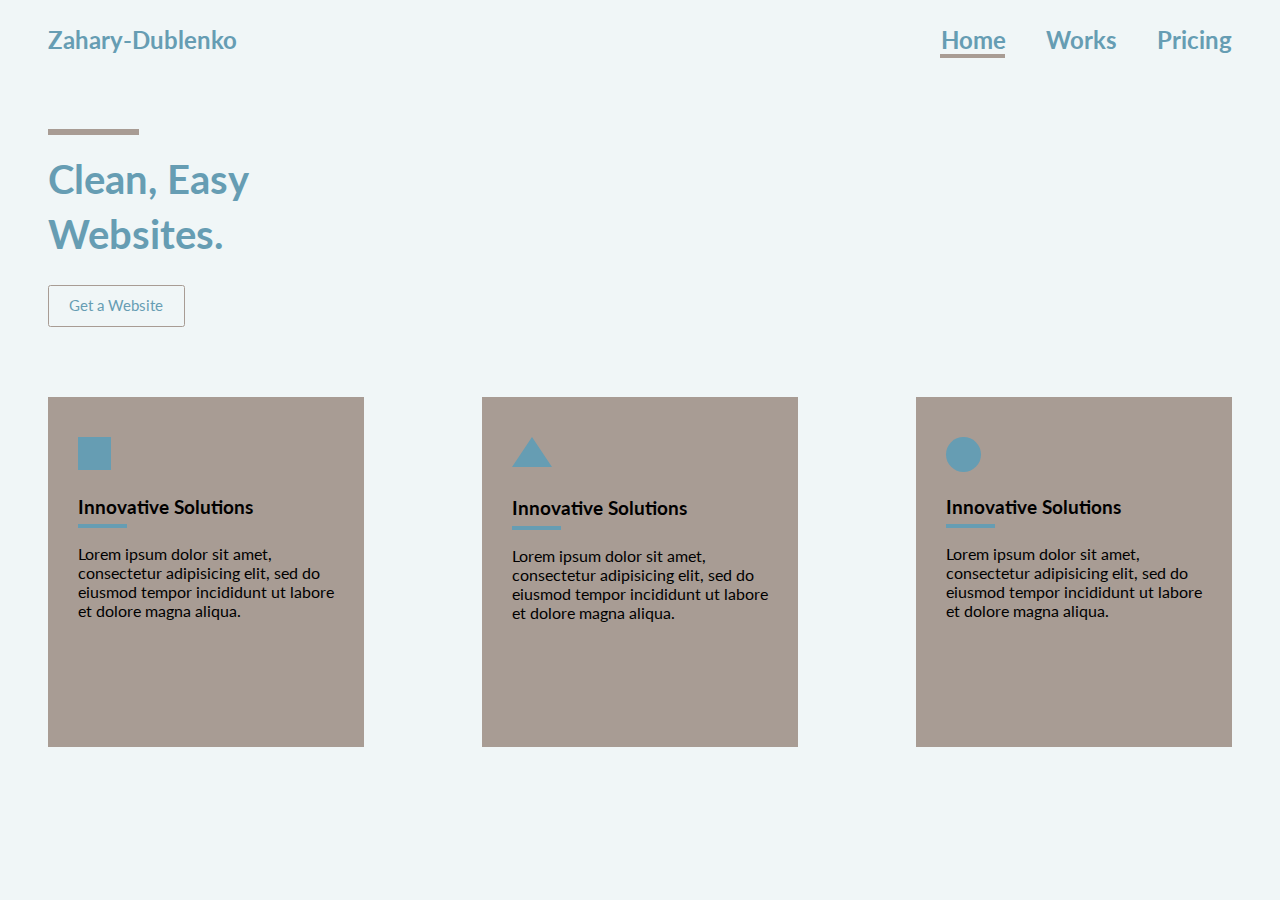
==== index.html @ e2086093 "Add files via upload" ====
<!DOCTYPE html>
<!-- Made by Max Dublenko age 16 in 2020 -->
<html lang="en" dir="ltr">
  <head>
    <meta charset="utf-8">
    <title>Zahary-Dublenko</title>
    <link rel="stylesheet" href="style.css">
    <link href="https://fonts.googleapis.com/css2?family=Lato:wght@700&display=swap" rel="stylesheet">
  </head>
  <body>
    <div class="topdiv">
      <h2 class="title">Zahary-Dublenko <a class="tab" href="pricing.html">Pricing</a> <a class="tab" href="works.html">Works</a> <a class="tab" href="index.html">Home</a> </h2>
      <div id="current1"></div>
      <div class="sdiv"></div>
      <h1 class="subtitle">Clean, Easy</h1>
      <h1 class="subtitle2">Websites.</h1>
      <div class="getstarted"> <a id="gaw" href="#">Get a Website</a> </div>
      </div>
      <div class="box1">
        <div class="square"></div>
        <h3 class="boxh3">Innovative Solutions</h3>
        <div class="sdiv2"></div>
        <p class="boxp">Lorem ipsum dolor sit amet, consectetur adipisicing elit, sed do eiusmod tempor incididunt ut labore et dolore magna aliqua.</p>
      </div>
      <div class="box2">
        <div class="triangle"></div>
        <h3 class="boxh3dif">Innovative Solutions</h3>
        <div class="sdiv2"></div>
        <p class="boxp">Lorem ipsum dolor sit amet, consectetur adipisicing elit, sed do eiusmod tempor incididunt ut labore et dolore magna aliqua.</p>
      </div>
      <div class="box3">
        <div class="circle"></div>
        <h3 class="boxh3">Innovative Solutions</h3>
        <div class="sdiv2"></div>
        <p class="boxp">Lorem ipsum dolor sit amet, consectetur adipisicing elit, sed do eiusmod tempor incididunt ut labore et dolore magna aliqua.</p>
      </div>
    </div>
  </body>
</html>
---- style.css ----
body {
  background-color: #F0F6F7FF;
  font-family: 'Lato', sans-serif;
}

.title {
  margin-left: 40px;
  color: #669DB3FF;
  margin-top: 25px;
}

.tab {
  float: right;
  margin-right: 40px;
  text-decoration: none;
  color: #669DB3FF;
}

#current1 {
  border: 2px solid #A89C94FF;
  height: 0.2px;
  width: 61px;
  margin-top: -20px;
  float: right;
  margin-right: 267px;
}

#current2 {
  border: 2px solid #A89C94FF;
  height: 0.2px;
  width: 65px;
  margin-top: -20px;
  float: right;
  margin-right: 156px;
}

#current3 {
  border: 2px solid #A89C94FF;
  height: 0.2px;
  width: 69px;
  margin-top: -20px;
  float: right;
  margin-right: 41px;
}

.sdiv {
  border: 3px solid #A89C94FF;
  height: 0.3px;
  width: 85px;
  margin-left: 40px;
  margin-top: 75px;
}

.subtitle {
  margin-left: 40px;
  color: #669DB3FF;
  margin-top: 20px;
  font-size: 40px;
}

.subtitle2 {
  margin-left: 40px;
  color: #669DB3FF;
  margin-top: -20px;
  font-size: 40px;
}

.getstarted {
  margin-left: 40px;
  font-size: 15px;
  border: 1.5px solid #A89C94FF;
  width: 115px;
  padding-left: 12px;
  height: 30px;
  color: #669DB3FF;
  padding-top: 10px;
  padding-left: 20px;
  border-radius: 2.5px;
}

.box1 {
  background-color: #A89C94FF;
  float: left;
  width: 25%;
  height: 350px;
  margin-left: 40px;
  margin-top: 70px;
  border: 0;
}

.box2 {
  background-color: #A89C94FF;
  margin: auto;
  width: 25%;
  height: 350px;
  margin-top: 70px;
  border: 0;
}

.box3 {
  background-color: #A89C94FF;
  float: right;
  width: 25%;
  height: 350px;
  margin-right: 40px;
  border: 0;
  margin-top: -350px;
}

#gaw {
  text-decoration: none;
  color: #669DB3FF;
}

.square {
  height: 33px;
  width: 33px;
  background-color: #669DB3FF;
  float: left;
  margin-left: 30px;
  margin-top: 40px;
}

.triangle {
  width: 0px;
  height: 0px;
  border-right: 20px solid transparent;
  border-bottom: 30px solid #669DB3FF;
  border-left: 20px solid transparent;
  float: left;
  margin-left: 30px;
  margin-top: 40px;
}

.circle {
  background-color: #669DB3FF;
  height: 35px;
  width: 35px;
  border-radius: 35px;
  float: left;
  margin-left: 30px;
  margin-top: 40px;
}

.boxp {
  color: black;
  margin-left: 30px;
  margin-right: 15px;
}

.boxh3 {
  padding-top: 80px;
  padding-left: 30px;
}

.boxh3dif {
  padding-top: 100px;
  padding-left: 30px;
}

.sdiv2 {
  border: 2.5px solid #669DB3FF;
  background-color: #669DB3FF;
  height: 0.1px;
  width: 45px;
  margin-left: 30px;
  margin-top: -12px;
}
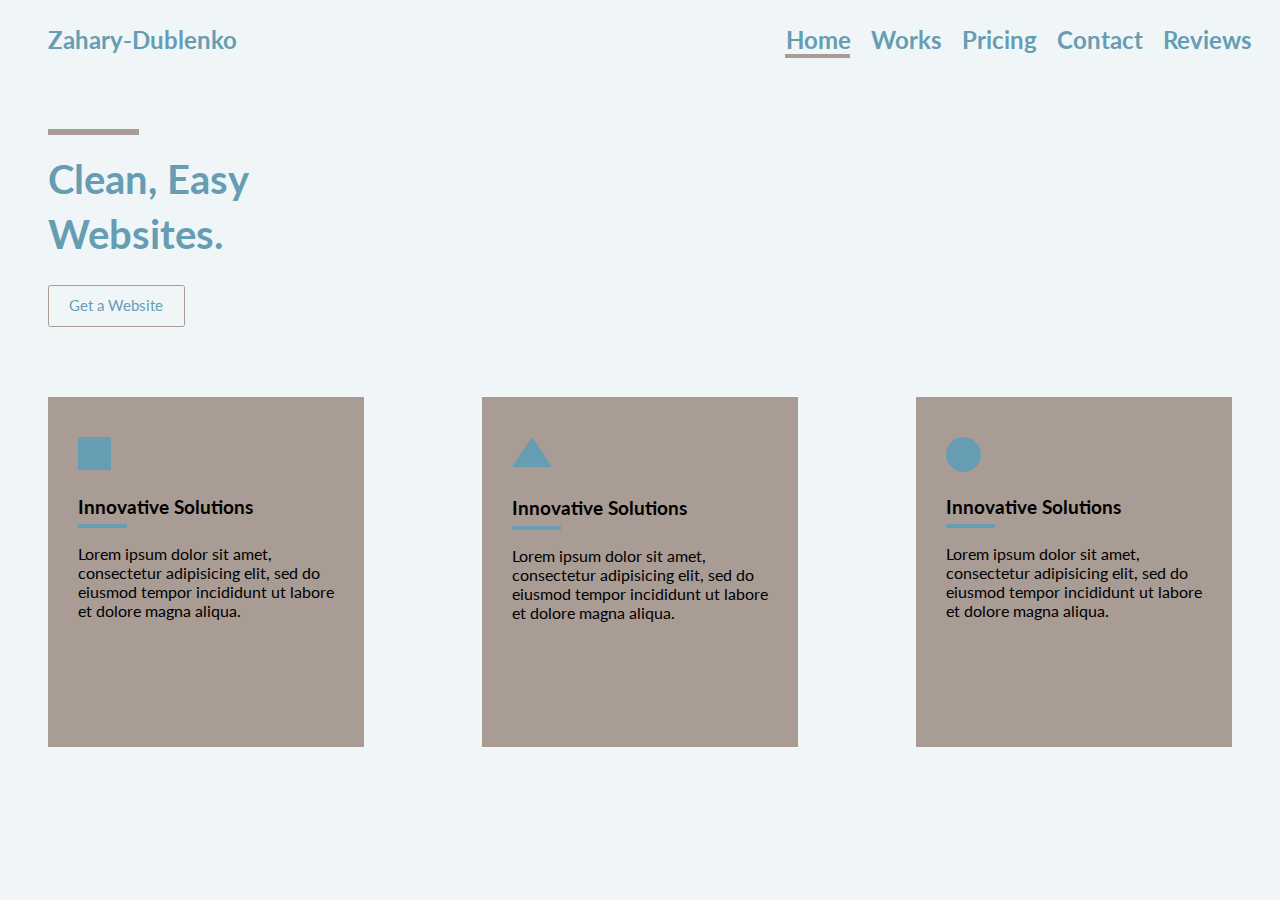
==== commit 1630dc09: "Add files via upload" ====
--- a/index.html
+++ b/index.html
@@ -1,5 +1,5 @@
 <!DOCTYPE html>
-<!-- Made by Max Dublenko age 16 in 2020 -->
+<!-- Made by Max Dublenko and Will Zahary in 2020 -->
 <html lang="en" dir="ltr">
   <head>
     <meta charset="utf-8">
@@ -9,12 +9,12 @@
   </head>
   <body>
     <div class="topdiv">
-      <h2 class="title">Zahary-Dublenko <a class="tab" href="pricing.html">Pricing</a> <a class="tab" href="works.html">Works</a> <a class="tab" href="index.html">Home</a> </h2>
+      <h2 class="title">Zahary-Dublenko <a class="tab" href="reviews.html">Reviews</a> <a class="tab" href="contact.html">Contact</a> <a class="tab" href="pricing.html">Pricing</a> <a class="tab" href="works.html">Works</a> <a class="tab" href="index.html">Home</a> </h2>
       <div id="current1"></div>
       <div class="sdiv"></div>
       <h1 class="subtitle">Clean, Easy</h1>
       <h1 class="subtitle2">Websites.</h1>
-      <div class="getstarted"> <a id="gaw" href="#">Get a Website</a> </div>
+      <div class="getstarted"> <a id="gaw" href="pricing.html">Get a Website</a> </div>
       </div>
       <div class="box1">
         <div class="square"></div>
--- a/style.css
+++ b/style.css
@@ -11,7 +11,7 @@
 
 .tab {
   float: right;
-  margin-right: 40px;
+  margin-right: 20px;
   text-decoration: none;
   color: #669DB3FF;
 }
@@ -22,7 +22,7 @@
   width: 61px;
   margin-top: -20px;
   float: right;
-  margin-right: 267px;
+  margin-right: 422px;
 }
 
 #current2 {
@@ -31,7 +31,7 @@
   width: 65px;
   margin-top: -20px;
   float: right;
-  margin-right: 156px;
+  margin-right: 332px;
 }
 
 #current3 {
@@ -40,7 +40,25 @@
   width: 69px;
   margin-top: -20px;
   float: right;
-  margin-right: 41px;
+  margin-right: 237px;
+}
+
+#current4 {
+  border: 2px solid #A89C94FF;
+  height: 0.2px;
+  width: 79px;
+  margin-top: -20px;
+  float: right;
+  margin-right: 130px;
+}
+
+#current5 {
+  border: 2px solid #A89C94FF;
+  height: 0.2px;
+  width: 84px;
+  margin-top: -20px;
+  float: right;
+  margin-right: 20px;
 }
 
 .sdiv {
@@ -166,3 +184,22 @@
   margin-left: 30px;
   margin-top: -12px;
 }
+
+.emails {
+  margin-left: 40px;
+  color: #669DB3FF;
+  margin-top: 20px;
+  font-size: 30px;
+}
+
+.emails2 {
+  margin-left: 40px;
+  color: #669DB3FF;
+  margin-top: 20px;
+  font-size: 20px;
+}
+
+.contactlinks {
+  text-decoration: none;
+  color: #669DB3FF;
+}
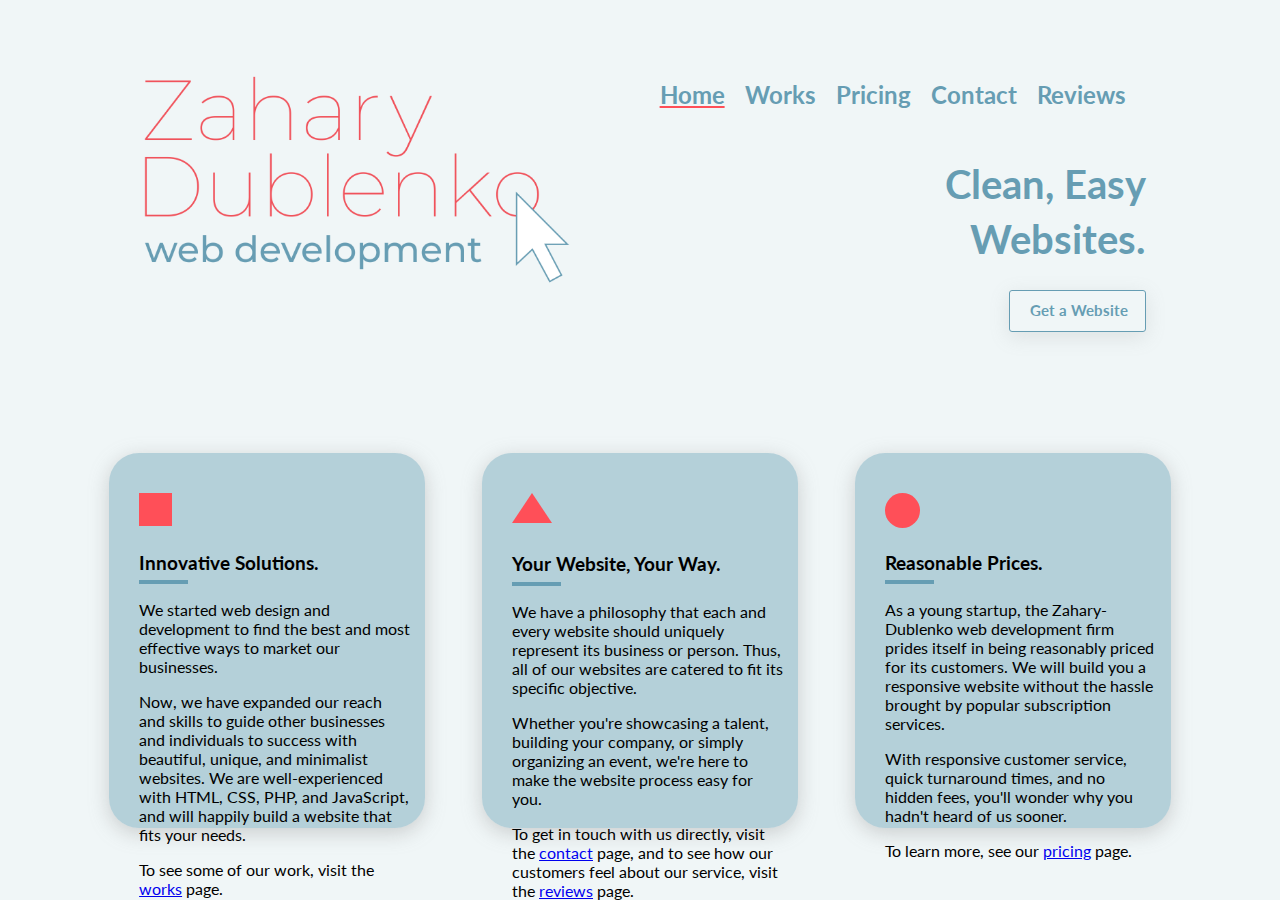
==== commit ae80077d: "Formatting tweaks" ====
--- a/index.html
+++ b/index.html
@@ -5,35 +5,44 @@
     <meta charset="utf-8">
     <title>Zahary-Dublenko</title>
     <link rel="stylesheet" href="style.css">
-    <link href="https://fonts.googleapis.com/css2?family=Lato:wght@700&display=swap" rel="stylesheet">
+    <link href="https://fonts.googleapis.com/css2?family=Lato:wght@400:700&display=swap" rel="stylesheet">
   </head>
   <body>
+    <div class="pic">
+      <img src="images/logobanner.png">
+    </div>
     <div class="topdiv">
-      <h2 class="title">Zahary-Dublenko <a class="tab" href="reviews.html">Reviews</a> <a class="tab" href="contact.html">Contact</a> <a class="tab" href="pricing.html">Pricing</a> <a class="tab" href="works.html">Works</a> <a class="tab" href="index.html">Home</a> </h2>
-      <div id="current1"></div>
-      <div class="sdiv"></div>
-      <h1 class="subtitle">Clean, Easy</h1>
-      <h1 class="subtitle2">Websites.</h1>
-      <div class="getstarted"> <a id="gaw" href="pricing.html">Get a Website</a> </div>
-      </div>
-      <div class="box1">
-        <div class="square"></div>
-        <h3 class="boxh3">Innovative Solutions</h3>
-        <div class="sdiv2"></div>
-        <p class="boxp">Lorem ipsum dolor sit amet, consectetur adipisicing elit, sed do eiusmod tempor incididunt ut labore et dolore magna aliqua.</p>
-      </div>
-      <div class="box2">
-        <div class="triangle"></div>
-        <h3 class="boxh3dif">Innovative Solutions</h3>
-        <div class="sdiv2"></div>
-        <p class="boxp">Lorem ipsum dolor sit amet, consectetur adipisicing elit, sed do eiusmod tempor incididunt ut labore et dolore magna aliqua.</p>
-      </div>
-      <div class="box3">
-        <div class="circle"></div>
-        <h3 class="boxh3">Innovative Solutions</h3>
-        <div class="sdiv2"></div>
-        <p class="boxp">Lorem ipsum dolor sit amet, consectetur adipisicing elit, sed do eiusmod tempor incididunt ut labore et dolore magna aliqua.</p>
-      </div>
+      <h2 class="title"><a class="tab" href="reviews.html">Reviews</a> <a class="tab" href="contact.html">Contact</a> <a class="tab" href="pricing.html">Pricing</a> <a class="tab" href="works.html">Works</a> <a class="tab current" href="index.html">Home</a> </h2>
+        <h1 class="subtitle">Clean, Easy</h1>
+        <h1 class="subtitle2">Websites.</h1>
+        <a id="gaw" href="pricing.html"><div class="getstarted">Get a Website</div></a>
+    </div>
+        <div class="boxes">
+          <div class="box1">
+            <div class="square"></div>
+            <h3 class="boxh3">Innovative Solutions.</h3>
+            <div class="sdiv2"></div>
+            <p class="boxp">We started web design and development to find the best and most effective ways to market our businesses.</p>
+            <p class="boxp">Now, we have expanded our reach and skills to guide other businesses and individuals to success with beautiful, unique, and minimalist websites. We are well-experienced with HTML, CSS, PHP, and JavaScript, and will happily build a website that fits your needs.</p>
+            <p class="boxp">To see some of our work, visit the <a href="works.html">works</a> page.</p>
+          </div>
+          <div class="box2">
+            <div class="triangle"></div>
+            <h3 class="boxh3dif">Your Website, Your Way.</h3>
+            <div class="sdiv2"></div>
+            <p class="boxp">We have a philosophy that each and every website should uniquely represent its business or person. Thus, all of our websites are catered to fit its specific objective.</p>
+            <p class="boxp">Whether you're showcasing a talent, building your company, or simply organizing an event, we're here to make the website process easy for you.</p>
+            <p class="boxp">To get in touch with us directly, visit the <a href="contact.html">contact</a> page, and to see how our customers feel about our service, visit the <a href="reviews.html">reviews</a> page.</p>
+          </div>
+          <div class="box3">
+            <div class="circle"></div>
+            <h3 class="boxh3">Reasonable Prices.</h3>
+            <div class="sdiv2"></div>
+            <p class="boxp">As a young startup, the Zahary-Dublenko web development firm prides itself in being reasonably priced for its customers. We will build you a responsive website without the hassle brought by popular subscription services.</p>
+            <p class="boxp">With responsive customer service, quick turnaround times, and no hidden fees, you'll wonder why you hadn't heard of us sooner.</p>
+            <p class="boxp">To learn more, see our <a href="pricing.html">pricing</a> page.</p>
+          </div>
+        </div>
     </div>
   </body>
 </html>
--- a/style.css
+++ b/style.css
@@ -3,10 +3,19 @@
   font-family: 'Lato', sans-serif;
 }
 
+.pic img{
+  width: 40%;
+  height: auto;
+  float: left;
+  margin-left: 80px;
+  position: absolute;
+  margin-top: -20px;
+}
+
 .title {
-  margin-left: 40px;
+  margin-left: 50%;
   color: #669DB3FF;
-  margin-top: 25px;
+  margin-top: 80px;
 }
 
 .tab {
@@ -16,113 +25,87 @@
   color: #669DB3FF;
 }
 
-#current1 {
-  border: 2px solid #A89C94FF;
-  height: 0.2px;
-  width: 61px;
-  margin-top: -20px;
-  float: right;
-  margin-right: 422px;
+.topdiv{
+  margin-right: 10%;
 }
 
-#current2 {
-  border: 2px solid #A89C94FF;
-  height: 0.2px;
-  width: 65px;
-  margin-top: -20px;
-  float: right;
-  margin-right: 332px;
-}
-
-#current3 {
-  border: 2px solid #A89C94FF;
-  height: 0.2px;
-  width: 69px;
-  margin-top: -20px;
-  float: right;
-  margin-right: 237px;
-}
-
-#current4 {
-  border: 2px solid #A89C94FF;
-  height: 0.2px;
-  width: 79px;
-  margin-top: -20px;
-  float: right;
-  margin-right: 130px;
-}
-
-#current5 {
-  border: 2px solid #A89C94FF;
-  height: 0.2px;
-  width: 84px;
-  margin-top: -20px;
-  float: right;
-  margin-right: 20px;
-}
-
-.sdiv {
-  border: 3px solid #A89C94FF;
-  height: 0.3px;
-  width: 85px;
-  margin-left: 40px;
-  margin-top: 75px;
+.current{
+  text-decoration: underline #FF4F58FF;
 }
 
 .subtitle {
-  margin-left: 40px;
   color: #669DB3FF;
-  margin-top: 20px;
   font-size: 40px;
+  text-align: right;
+  padding-top: 80px;
 }
 
 .subtitle2 {
-  margin-left: 40px;
   color: #669DB3FF;
   margin-top: -20px;
   font-size: 40px;
+  text-align: right;
 }
 
 .getstarted {
-  margin-left: 40px;
   font-size: 15px;
-  border: 1.5px solid #A89C94FF;
+  font-weight: 700;
+  border: 1.5px solid #669DB3FF;
   width: 115px;
   padding-left: 12px;
   height: 30px;
   color: #669DB3FF;
   padding-top: 10px;
   padding-left: 20px;
-  border-radius: 2.5px;
+  border-radius: 3px;
+  display: inline-block;
+  box-shadow: 0 5px 20px #8f8f8f2f;
+  transition: all 0.5s;
+  float: right;
+}
+
+.getstarted:hover{
+  box-shadow: 0 5px 30px #8f8f8f73;
+  background-color: #669db321;
+}
+
+.pgsubtitle{
+  padding-top: 80px;
+  margin-left: 8%;
+  font-size: 40px;
+  color: #669DB3FF;
+}
+
+.boxes > div{
+  background-color: #669db36e;
+  border-radius: 30px;
+  width: 25%;
+  height: 375px;
+  box-shadow: 0 5px 20px #8f8f8f65;
+  transition: box-shadow 0.3s;
+}
+
+.boxes > div:hover{
+  box-shadow: 0 5px 30px #8f8f8fb4;
 }
 
 .box1 {
-  background-color: #A89C94FF;
   float: left;
-  width: 25%;
-  height: 350px;
-  margin-left: 40px;
-  margin-top: 70px;
+  margin-left: 8%;
   border: 0;
 }
 
 .box2 {
-  background-color: #A89C94FF;
   margin: auto;
-  width: 25%;
-  height: 350px;
-  margin-top: 70px;
   border: 0;
+  margin-top: 190px; /** this is the only margin you need to change **/
 }
 
 .box3 {
-  background-color: #A89C94FF;
   float: right;
-  width: 25%;
-  height: 350px;
-  margin-right: 40px;
+  margin-right: 8%;
   border: 0;
-  margin-top: -350px;
+  margin-top: -375px;
 }
 
 #gaw {
@@ -133,7 +116,7 @@
 .square {
   height: 33px;
   width: 33px;
-  background-color: #669DB3FF;
+  background-color: #FF4F58FF;
   float: left;
   margin-left: 30px;
   margin-top: 40px;
@@ -143,7 +126,7 @@
   width: 0px;
   height: 0px;
   border-right: 20px solid transparent;
-  border-bottom: 30px solid #669DB3FF;
+  border-bottom: 30px solid #FF4F58FF;
   border-left: 20px solid transparent;
   float: left;
   margin-left: 30px;
@@ -151,7 +134,7 @@
 }
 
 .circle {
-  background-color: #669DB3FF;
+  background-color: #FF4F58FF;
   height: 35px;
   width: 35px;
   border-radius: 35px;
@@ -186,14 +169,14 @@
 }
 
 .emails {
-  margin-left: 40px;
+  margin-left: 8%;
   color: #669DB3FF;
   margin-top: 20px;
   font-size: 30px;
 }
 
 .emails2 {
-  margin-left: 40px;
+  margin-left: 8%;
   color: #669DB3FF;
   margin-top: 20px;
   font-size: 20px;
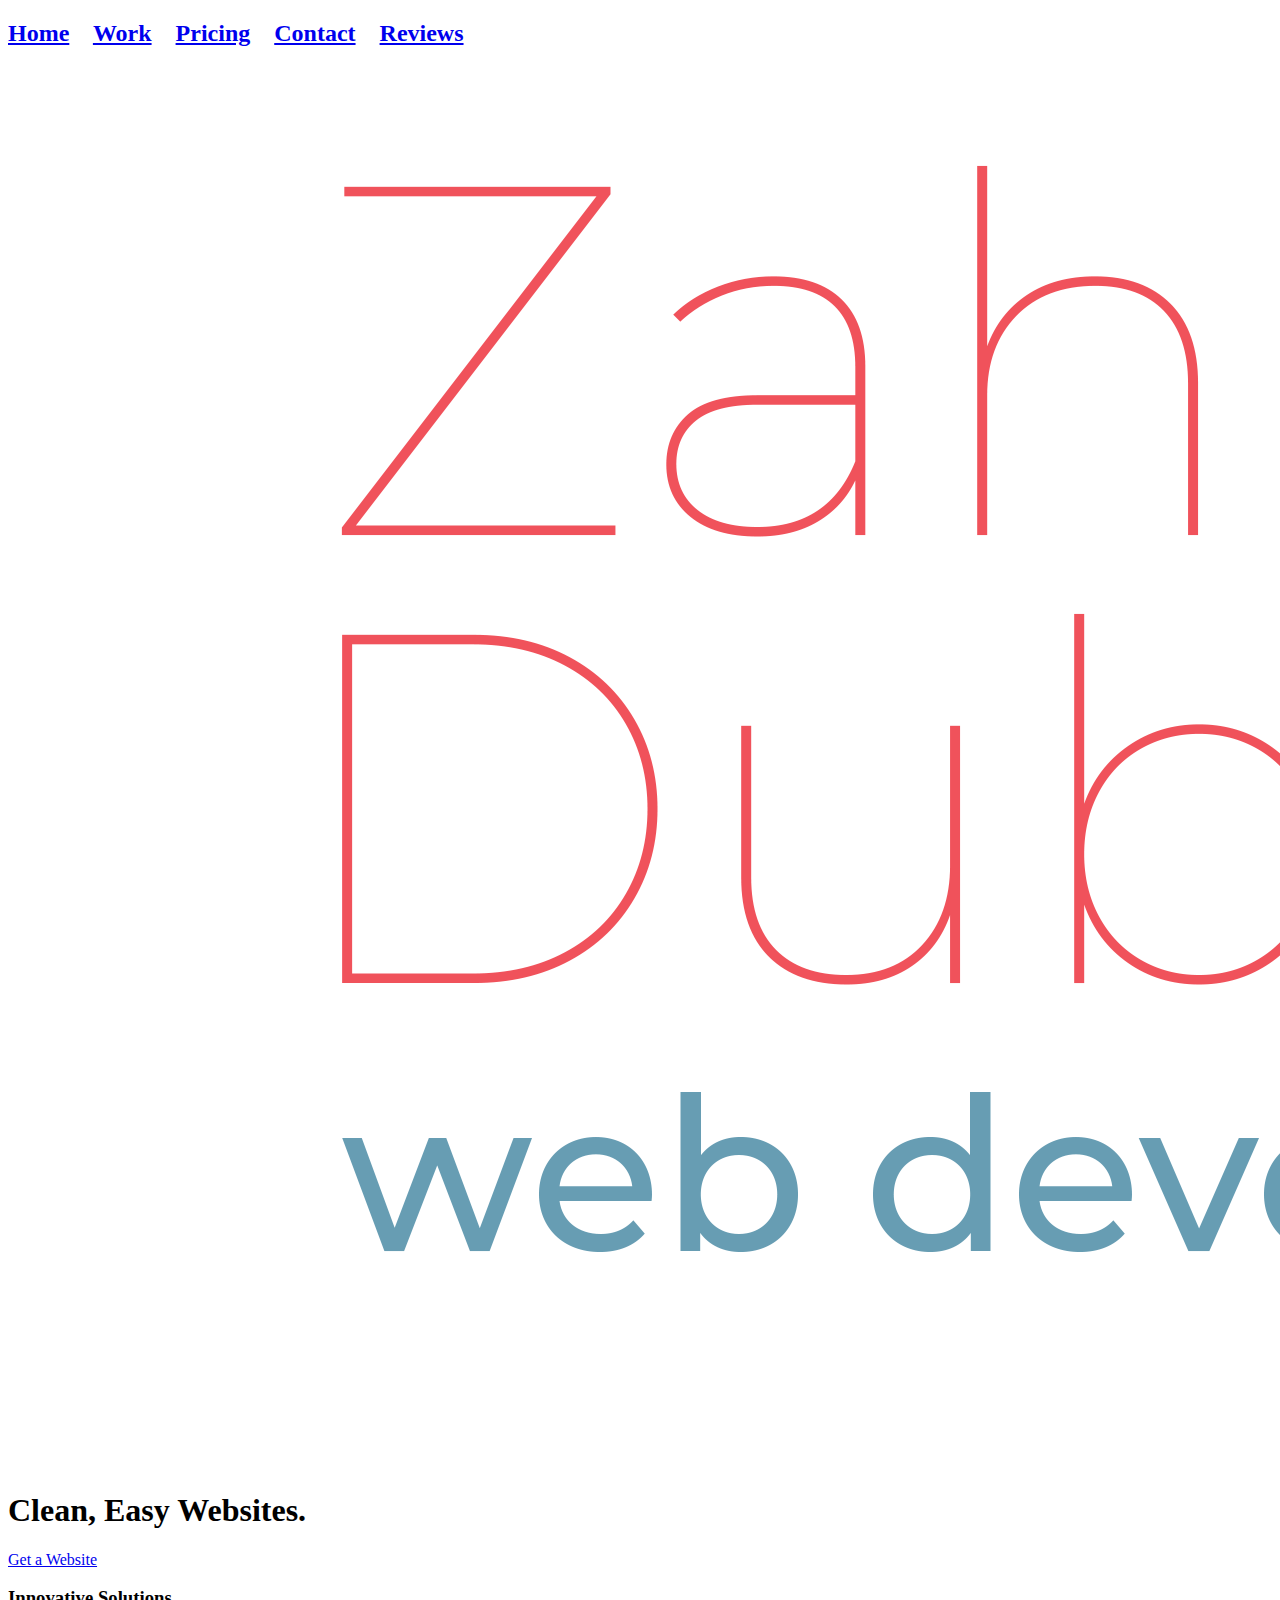
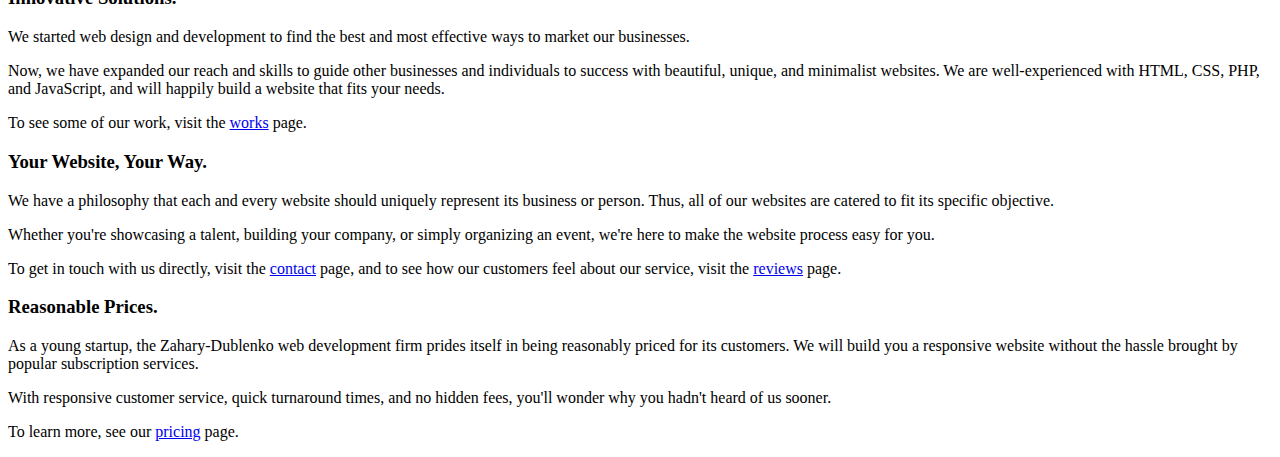
==== commit 9fda5a0c: "Showing Max responsive changes" ====
--- a/index.html
+++ b/index.html
@@ -1,48 +1,74 @@
 <!DOCTYPE html>
-<!-- Made by Max Dublenko and Will Zahary in 2020 -->
-<html lang="en" dir="ltr">
-  <head>
-    <meta charset="utf-8">
+<html lang="en">
+<head>
+    <meta charset="UTF-8">
+    <meta name="viewport" content="width=device-width, initial-scale=1.0">
     <title>Zahary-Dublenko</title>
-    <link rel="stylesheet" href="style.css">
+    <link rel="stylesheet" href="newstyle.css">
     <link href="https://fonts.googleapis.com/css2?family=Lato:wght@400:700&display=swap" rel="stylesheet">
-  </head>
-  <body>
-    <div class="pic">
-      <img src="images/logobanner.png">
-    </div>
-    <div class="topdiv">
-      <h2 class="title"><a class="tab" href="reviews.html">Reviews</a> <a class="tab" href="contact.html">Contact</a> <a class="tab" href="pricing.html">Pricing</a> <a class="tab" href="works.html">Works</a> <a class="tab current" href="index.html">Home</a> </h2>
-        <h1 class="subtitle">Clean, Easy</h1>
-        <h1 class="subtitle2">Websites.</h1>
-        <a id="gaw" href="pricing.html"><div class="getstarted">Get a Website</div></a>
-    </div>
-        <div class="boxes">
-          <div class="box1">
-            <div class="square"></div>
-            <h3 class="boxh3">Innovative Solutions.</h3>
-            <div class="sdiv2"></div>
-            <p class="boxp">We started web design and development to find the best and most effective ways to market our businesses.</p>
-            <p class="boxp">Now, we have expanded our reach and skills to guide other businesses and individuals to success with beautiful, unique, and minimalist websites. We are well-experienced with HTML, CSS, PHP, and JavaScript, and will happily build a website that fits your needs.</p>
-            <p class="boxp">To see some of our work, visit the <a href="works.html">works</a> page.</p>
-          </div>
-          <div class="box2">
-            <div class="triangle"></div>
-            <h3 class="boxh3dif">Your Website, Your Way.</h3>
-            <div class="sdiv2"></div>
-            <p class="boxp">We have a philosophy that each and every website should uniquely represent its business or person. Thus, all of our websites are catered to fit its specific objective.</p>
-            <p class="boxp">Whether you're showcasing a talent, building your company, or simply organizing an event, we're here to make the website process easy for you.</p>
-            <p class="boxp">To get in touch with us directly, visit the <a href="contact.html">contact</a> page, and to see how our customers feel about our service, visit the <a href="reviews.html">reviews</a> page.</p>
-          </div>
-          <div class="box3">
-            <div class="circle"></div>
-            <h3 class="boxh3">Reasonable Prices.</h3>
-            <div class="sdiv2"></div>
-            <p class="boxp">As a young startup, the Zahary-Dublenko web development firm prides itself in being reasonably priced for its customers. We will build you a responsive website without the hassle brought by popular subscription services.</p>
-            <p class="boxp">With responsive customer service, quick turnaround times, and no hidden fees, you'll wonder why you hadn't heard of us sooner.</p>
-            <p class="boxp">To learn more, see our <a href="pricing.html">pricing</a> page.</p>
-          </div>
+</head>
+<body>
+    <div id="title">
+        <div class="nav">
+            <h2>
+                <a id="current" href="index.html">Home</a> &nbsp;&nbsp; 
+                <a href="works.html">Work</a> &nbsp;&nbsp; 
+                <a href="pricing.html">Pricing</a> &nbsp;&nbsp; 
+                <a href="contact.html">Contact</a> &nbsp;&nbsp;
+                <a href="reviews.html">Reviews</a>
+            </h2>
+        </div>
+        <div id="banner">
+            <img src="images/logobanner.png">
+        </div>
+        <div id="action">
+            <h1>Clean, Easy Websites.</h1>
+            <a id="button" href="pricing.html">Get a Website</a>
         </div>
     </div>
-  </body>
-</html>
+    <div id="boxes">
+        <div id="box1">
+            <div class="square"></div>
+            <h3>Innovative Solutions.</h3>
+            <div class="line"></div>
+            <p class="boxp">
+                We started web design and development to find the best and most effective ways to market our businesses.
+            </p>
+            <p class="boxp">
+                Now, we have expanded our reach and skills to guide other businesses and individuals to success with beautiful, unique, and minimalist websites. We are well-experienced with HTML, CSS, PHP, and JavaScript, and will happily build a website that fits your needs.
+            </p>
+            <p class="boxp">
+                To see some of our work, visit the <a href="works.html">works</a> page.
+            </p>
+        </div>
+        <div id="box2">
+            <div class="triangle"></div>
+            <h3>Your Website, Your Way.</h3>
+            <div class="line"></div>
+            <p class="boxp">
+                We have a philosophy that each and every website should uniquely represent its business or person. Thus, all of our websites are catered to fit its specific objective.
+            </p>
+            <p class="boxp">
+                Whether you're showcasing a talent, building your company, or simply organizing an event, we're here to make the website process easy for you.
+            </p>
+            <p class="boxp">
+                To get in touch with us directly, visit the <a href="contact.html">contact</a> page, and to see how our customers feel about our service, visit the <a href="reviews.html">reviews</a> page.
+            </p>
+        </div>
+        <div id="box3">
+            <div class="circle"></div>
+            <h3>Reasonable Prices.</h3>
+            <div class="line"></div>
+            <p class="boxp">
+                As a young startup, the Zahary-Dublenko web development firm prides itself in being reasonably priced for its customers. We will build you a responsive website without the hassle brought by popular subscription services.
+            </p>
+            <p class="boxp">
+                With responsive customer service, quick turnaround times, and no hidden fees, you'll wonder why you hadn't heard of us sooner.
+            </p>
+            <p class="boxp">
+                To learn more, see our <a href="pricing.html">pricing</a> page.
+            </p>
+        </div>
+    </div>
+</body>
+</html>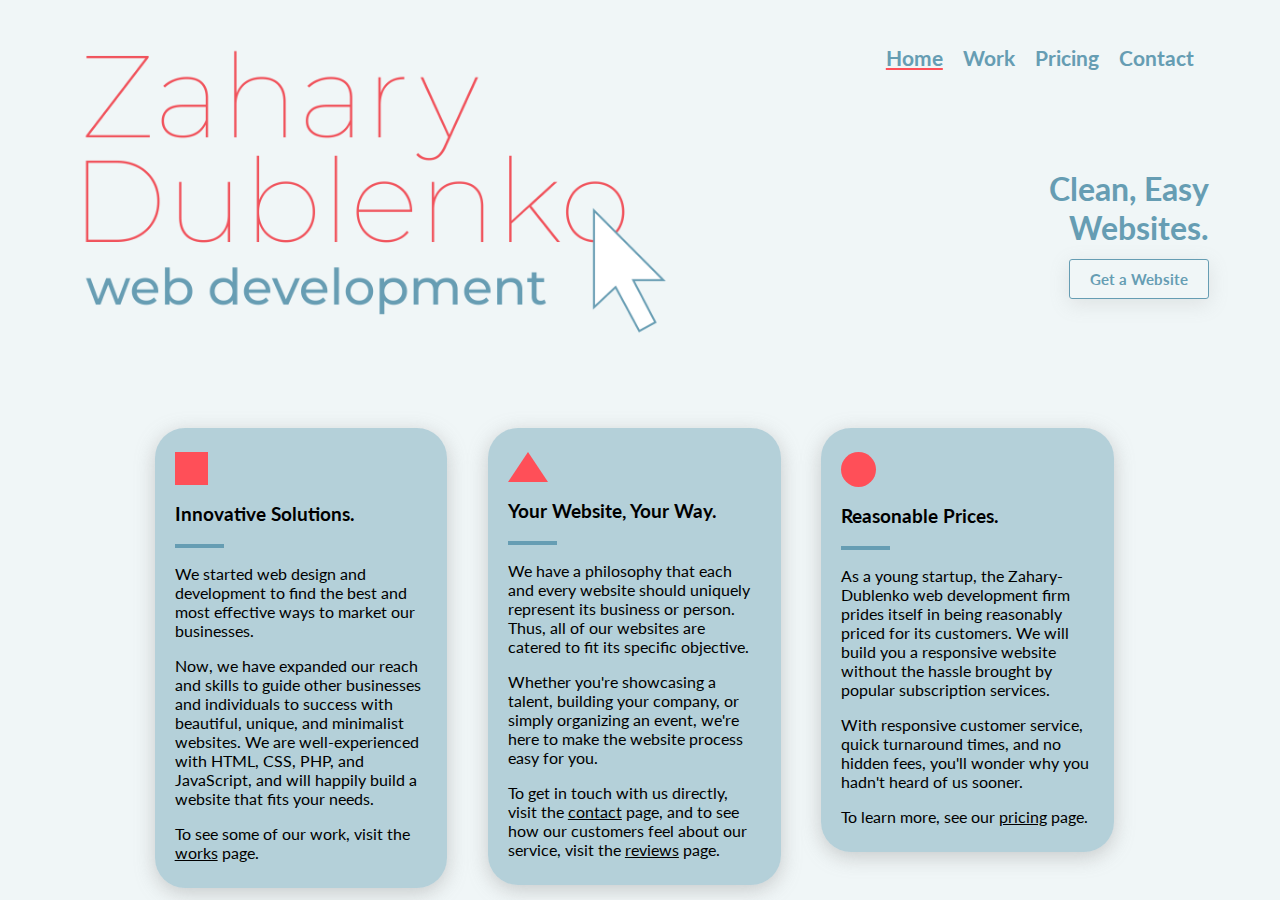
==== commit bcc6ba36: "Fully responsive" ====
--- a/index.html
+++ b/index.html
@@ -4,8 +4,9 @@
     <meta charset="UTF-8">
     <meta name="viewport" content="width=device-width, initial-scale=1.0">
     <title>Zahary-Dublenko</title>
-    <link rel="stylesheet" href="newstyle.css">
+    <link rel="stylesheet" href="style.css">
     <link href="https://fonts.googleapis.com/css2?family=Lato:wght@400:700&display=swap" rel="stylesheet">
+    <link rel="icon" type="image/png" href="images/favicon.png"/>
 </head>
 <body>
     <div id="title">
@@ -15,7 +16,7 @@
                 <a href="works.html">Work</a> &nbsp;&nbsp; 
                 <a href="pricing.html">Pricing</a> &nbsp;&nbsp; 
                 <a href="contact.html">Contact</a> &nbsp;&nbsp;
-                <a href="reviews.html">Reviews</a>
+                <!-- a href="reviews.html">Reviews</a -->
             </h2>
         </div>
         <div id="banner">
--- a/style.css
+++ b/style.css
@@ -0,0 +1,174 @@
+body {
+  background-color: #F0F6F7FF;
+  font-family: 'Lato', sans-serif;
+}
+
+.nav {
+  text-align: center;
+  font-size: 12px;
+  padding-top: 20px;
+}
+
+.nav a {
+  color: #669DB3FF;
+  text-decoration: none;
+}
+
+#current {
+  text-decoration: underline #FF4F58FF;
+}
+
+#banner img {
+  width: 100%;
+  height: auto;
+  max-width: 700px;
+  margin: 20px auto 10px;
+
+}
+
+#action {
+  width: 80%;
+  margin: 0 auto;
+}
+
+#action h1 {
+  color: #669DB3FF;
+}
+
+#button {
+  text-decoration: none;
+  padding: 10px 20px;
+  font-size: 15px;
+  font-weight: 700;
+  border: 1.5px solid #669DB3FF;
+  color: #669DB3FF;
+  border-radius: 3px;
+  box-shadow: 0 5px 20px #8f8f8f2f;
+  transition: all 0.5s;
+}
+
+#button:hover{
+  box-shadow: 0 5px 30px #8f8f8f73;
+  background-color: #669db321;
+}
+
+#boxes {
+  width: 80%;
+  padding-top: 60px;
+  margin: 0 auto;
+}
+
+#boxes > div {
+  background-color: #669db36e;
+  border-radius: 30px;
+  box-shadow: 0 5px 20px #88888865;
+  transition: box-shadow 0.3s;
+  padding: 10px 20px;
+  margin: 20px auto 20px;
+  max-width: 500px;
+}
+
+#boxes > div:hover {
+  box-shadow: 0 5px 30px #88888865;
+}
+
+#boxes a {
+  color: #000;
+}
+
+/* shapes */
+
+.square {
+  height: 33px;
+  width: 33px;
+  background-color: #FF4F58FF;
+  margin-top: 14px;
+}
+
+.triangle {
+  width: 0px;
+  height: 0px;
+  border-right: 20px solid transparent;
+  border-bottom: 30px solid #FF4F58FF;
+  border-left: 20px solid transparent;
+  margin-top: 14px;
+}
+
+.circle {
+  background-color: #FF4F58FF;
+  height: 35px;
+  width: 35px;
+  border-radius: 35px;
+  margin-top: 14px;
+}
+
+.line {
+  border: 2.5px solid #669DB3FF;
+  background-color: #669DB3FF;
+  height: 0.1px;
+  width: 45px;
+}
+
+@media (min-width: 700px) {
+
+  #boxes > div {
+      float: left;
+  }
+
+  .nav {
+      font-size: 16px;
+      float: left;
+      margin-left: 10%;
+  }
+}
+
+@media (min-width: 1200px) {
+  
+  #boxes > div {
+      float: left;
+      width: 25%;
+      margin: 0 2% 0;
+  }
+
+  .nav {
+      float: right;
+      font-size: 14px;
+      margin-right: 5%;
+  }
+
+  #action {
+      float: right;
+      max-width: 200px;
+      text-align: right;
+      margin-right: 5%;
+      margin-top: -220px;
+  }
+}
+
+@media (min-width: 1400px) {
+
+  .nav {
+      font-size: 16px;
+      margin-top: 3%;
+  }
+
+  #banner img {
+      margin-top: 3%;
+  }
+}
+
+@media (min-width: 1700px) {
+
+  .nav {
+      font-size: 18px;
+      margin-right: 16%;
+  }
+
+  #banner img {
+      margin-left: 8%;
+  }
+
+  #action {
+      margin-right: 16%;
+  }
+}